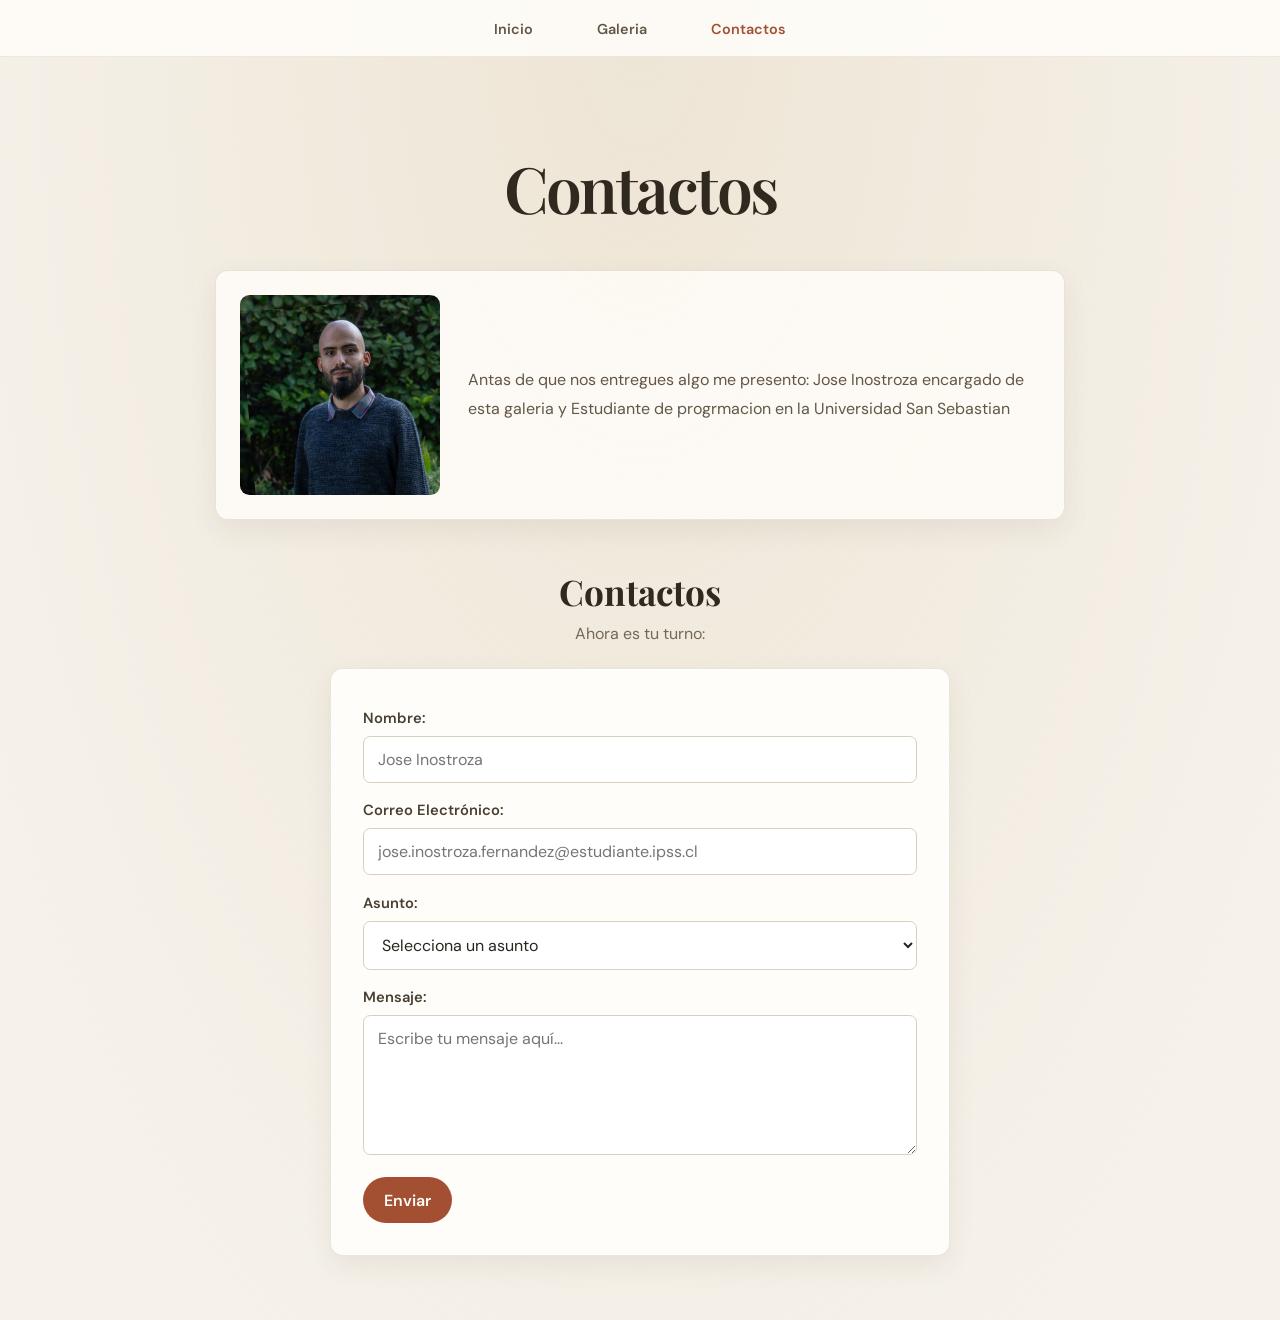
==== Contactos.html @ 7db8e0a1 "Prueba Tecnologias Web U1 Jose Inostroza" ====
<!DOCTYPE html>
<html lang="en">
<head>
    <meta charset="UTF-8">
    <meta name="viewport" content="width=device-width, initial-scale=1.0">
    <title>Contactos</title>
    <link rel="stylesheet" href="general.css">
    <link rel="stylesheet" href="contactos.css">
</head>
<body>
    <nav>
        <ul>
            <li><a href="/Index.html">Inicio</a></li>
            <li><a href="/Galeria.html">Galeria</a></li>
            <li><a href="/Contactos.html">Contactos</a></li>
        </ul>
    </nav>
    <h1>
        Contactos
    </h1>
    <div>
        <img src="/recursos/yomero.jpg" alt="Jose Inostroza">
        <p>Antas de que nos entregues algo me presento: Jose Inostroza encargado de esta galeria y Estudiante de progrmacion en la Universidad San Sebastian</p>
    </div>
    <H2>Contactos</H2>
    <p>Ahora es tu turno:</p>
    <form action="mailto:jose.inostroza.fernandez@estudiante.ipss.cl" method="post" enctype="text/plain">
        <label for="nombre">Nombre:</label><br>
        <input type="text" id="nombre" name="nombre" placeholder="Jose Inostroza"><br>
        <label for="email">Correo Electrónico:</label><br>
        <input type="email" id="email" name="email" placeholder="jose.inostroza.fernandez@estudiante.ipss.cl"><br>
        <label for="asunto">Asunto:</label><br>
        <select name="asunto" id="asunto" required>
            <option value="">Selecciona un asunto</option>
            <option value="compra">Compra</option>
            <option value="consulta">Consulta</option>
            <option value="venta">Venta</option>
        </select><br>
        <label for="mensaje">Mensaje:</label><br>
        <textarea id="mensaje" name="mensaje" placeholder="Escribe tu mensaje aquí..."></textarea><br>
        <input type="submit" value="Enviar">    
</body>
</html>
---- general.css ----
@import url('https://fonts.googleapis.com/css2?family=DM+Sans:wght@400;500;600;700&family=Playfair+Display:wght@600;700&display=swap');

:root {
    color-scheme: light;
    font-family: 'DM Sans', sans-serif;
    color: #29251f;
    background: #f6f2eb;
}

* {
    box-sizing: border-box;
}

body {
    min-height: 100vh;
    margin: 0;
    padding: 0 0 4rem;
    background:
        radial-gradient(ellipse at 50% 0, rgba(224, 207, 176, 0.38), transparent 48rem),
        #f6f2eb;
}

nav {
    padding: 1.1rem 1.5rem;
    border-bottom: 1px solid rgba(69, 54, 38, 0.1);
    background: rgba(255, 253, 249, 0.9);
}

nav ul {
    display: flex;
    justify-content: center;
    gap: clamp(1.5rem, 5vw, 4rem);
    max-width: 1100px;
    margin: 0 auto;
    padding: 0;
    list-style: none;
}

nav a {
    color: #625747;
    font-size: 0.9rem;
    font-weight: 600;
    text-decoration: none;
    transition: color 180ms ease;
}

nav a:hover {
    color: #a24f32;
}

h1 {
    margin: clamp(3rem, 7vw, 5.5rem) 1rem 2.5rem;
    color: #30291f;
    font-family: 'Playfair Display', Georgia, serif;
    font-size: clamp(2.4rem, 5vw, 4rem);
    font-weight: 600;
    letter-spacing: -0.04em;
    text-align: center;
}

h2 {
    color: #30291f;
    font-family: 'Playfair Display', Georgia, serif;
    font-size: clamp(1.7rem, 3vw, 2.2rem);
}

a:focus-visible,
input:focus-visible,
select:focus-visible,
textarea:focus-visible {
    outline: 3px solid #bd7655;
    outline-offset: 3px;
}

@media (max-width: 480px) {
    nav {
        padding: 1rem;
    }
}

@media (prefers-reduced-motion: reduce) {
    *,
    *::before,
    *::after {
        scroll-behavior: auto !important;
        transition-duration: 0.01ms !important;
    }
}
---- contactos.css ----
nav a[href="/Contactos.html"] {
    color: #a24f32;
}

body > div:first-of-type {
    display: flex;
    width: min(850px, calc(100% - 3rem));
    align-items: center;
    gap: 1.75rem;
    margin: 0 auto 3rem;
    padding: 1.5rem;
    border: 1px solid rgba(76, 59, 39, 0.12);
    border-radius: 0.8rem;
    background: rgba(255, 253, 249, 0.82);
    box-shadow: 0 10px 28px rgba(58, 43, 26, 0.07);
}

body > div:first-of-type img {
    display: block;
    width: 200px;
    height: 200px;
    flex: 0 0 auto;
    border-radius: 0.6rem;
    object-fit: cover;
}

body > div:first-of-type p {
    margin: 0;
    color: #625747;
    line-height: 1.8;
}

body > h2,
body > h2 + p {
    text-align: center;
}

body > h2 {
    margin-bottom: 0.5rem;
}

body > h2 + p {
    margin: 0 1rem 1.5rem;
    color: #756958;
}

form {
    width: min(620px, calc(100% - 3rem));
    margin: 0 auto;
    padding: clamp(1.25rem, 4vw, 2rem);
    border: 1px solid rgba(76, 59, 39, 0.12);
    border-radius: 0.8rem;
    background: #fffdf9;
    box-shadow: 0 10px 28px rgba(58, 43, 26, 0.07);
}

form label {
    display: inline-block;
    margin: 0.4rem 0 0.35rem;
    color: #494033;
    font-size: 0.92rem;
    font-weight: 600;
}

form input:not([type="submit"]),
form select,
form textarea {
    width: 100%;
    margin: 0.15rem 0 0.7rem;
    padding: 0.75rem 0.85rem;
    border: 1px solid #d8cfc1;
    border-radius: 0.45rem;
    background: #fff;
    color: #29251f;
    font: inherit;
}

form textarea {
    min-height: 140px;
    resize: vertical;
}

form input[type="submit"] {
    min-height: 46px;
    margin-top: 0.35rem;
    padding: 0.7rem 1.3rem;
    border: 0;
    border-radius: 999px;
    background: #a24f32;
    color: #fffdf9;
    font: inherit;
    font-weight: 600;
    cursor: pointer;
    transition: background-color 180ms ease, transform 180ms ease;
}

form input[type="submit"]:hover {
    transform: translateY(-1px);
    background: #843d26;
}

@media (max-width: 600px) {
    body > div:first-of-type {
        width: calc(100% - 2rem);
        flex-direction: column;
        align-items: flex-start;
    }

    body > div:first-of-type img {
        width: min(200px, 100%);
        height: auto;
        aspect-ratio: 1;
    }

    form {
        width: calc(100% - 2rem);
    }
}
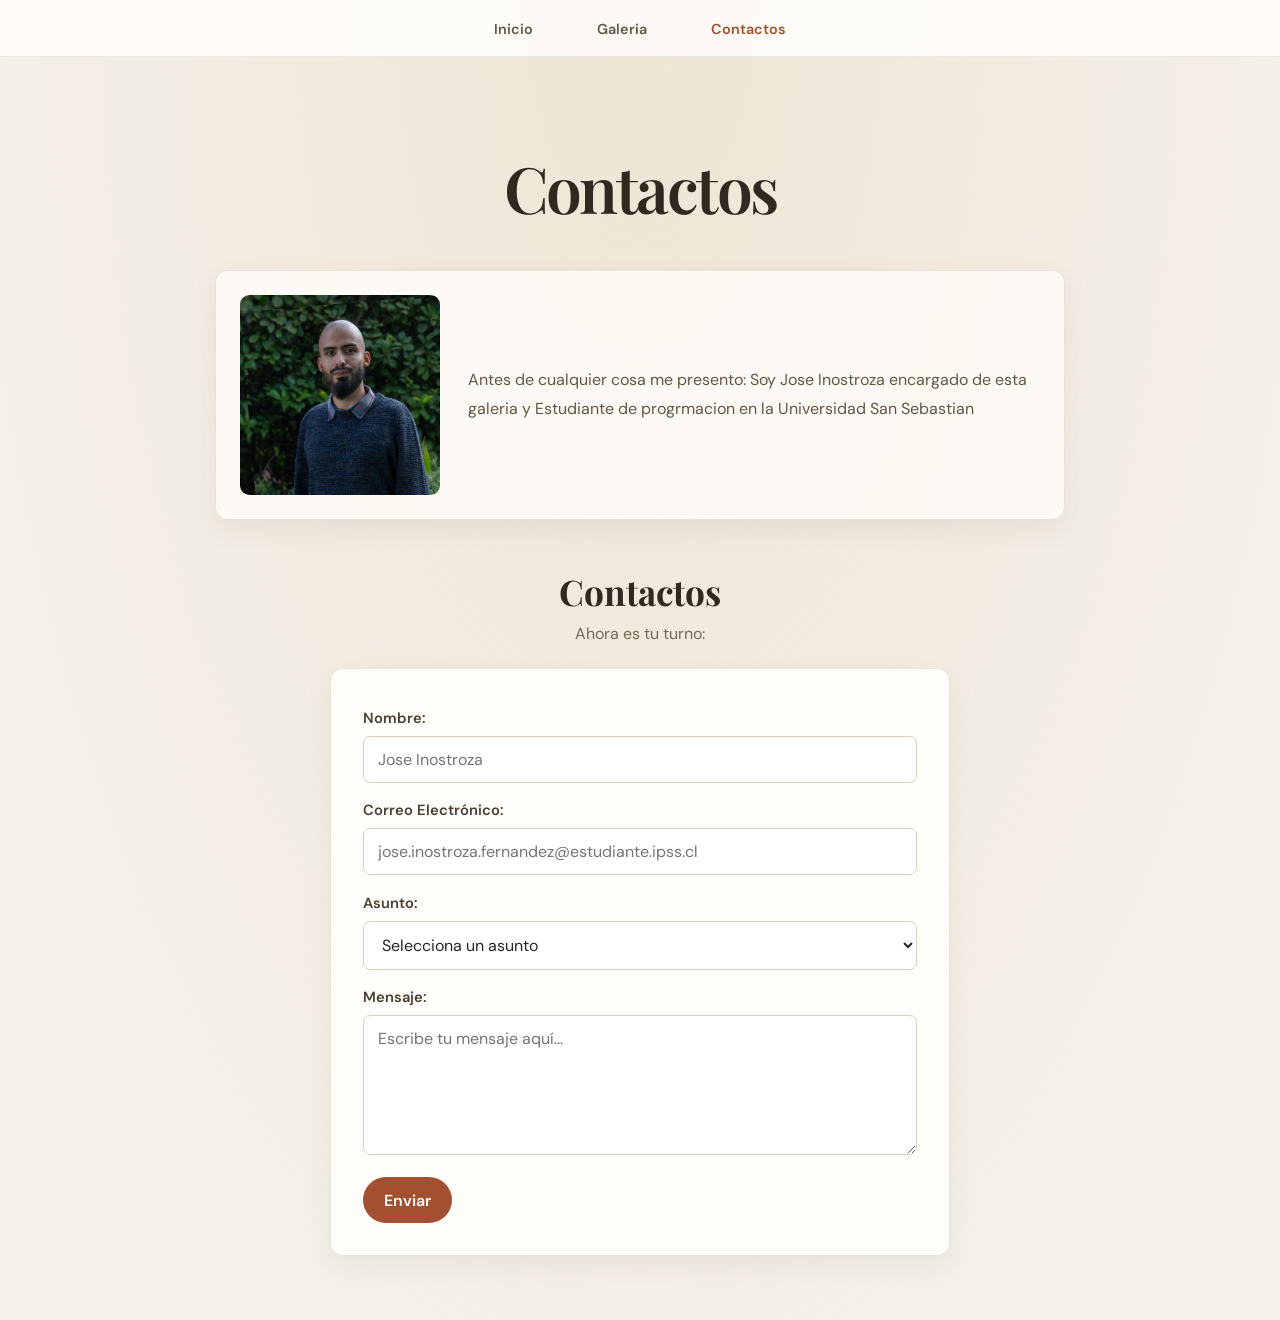
==== commit bbc2feed: "actualizacion en contactos" ====
--- a/Contactos.html
+++ b/Contactos.html
@@ -20,7 +20,9 @@
     </h1>
     <div>
         <img src="/recursos/yomero.jpg" alt="Jose Inostroza">
-        <p>Antas de que nos entregues algo me presento: Jose Inostroza encargado de esta galeria y Estudiante de progrmacion en la Universidad San Sebastian</p>
+        <p>Antes de cualquier cosa me presento: Soy Jose Inostroza encargado de esta galeria y Estudiante de progrmacion en la Universidad San Sebastian
+            
+        </p>
     </div>
     <H2>Contactos</H2>
     <p>Ahora es tu turno:</p>
